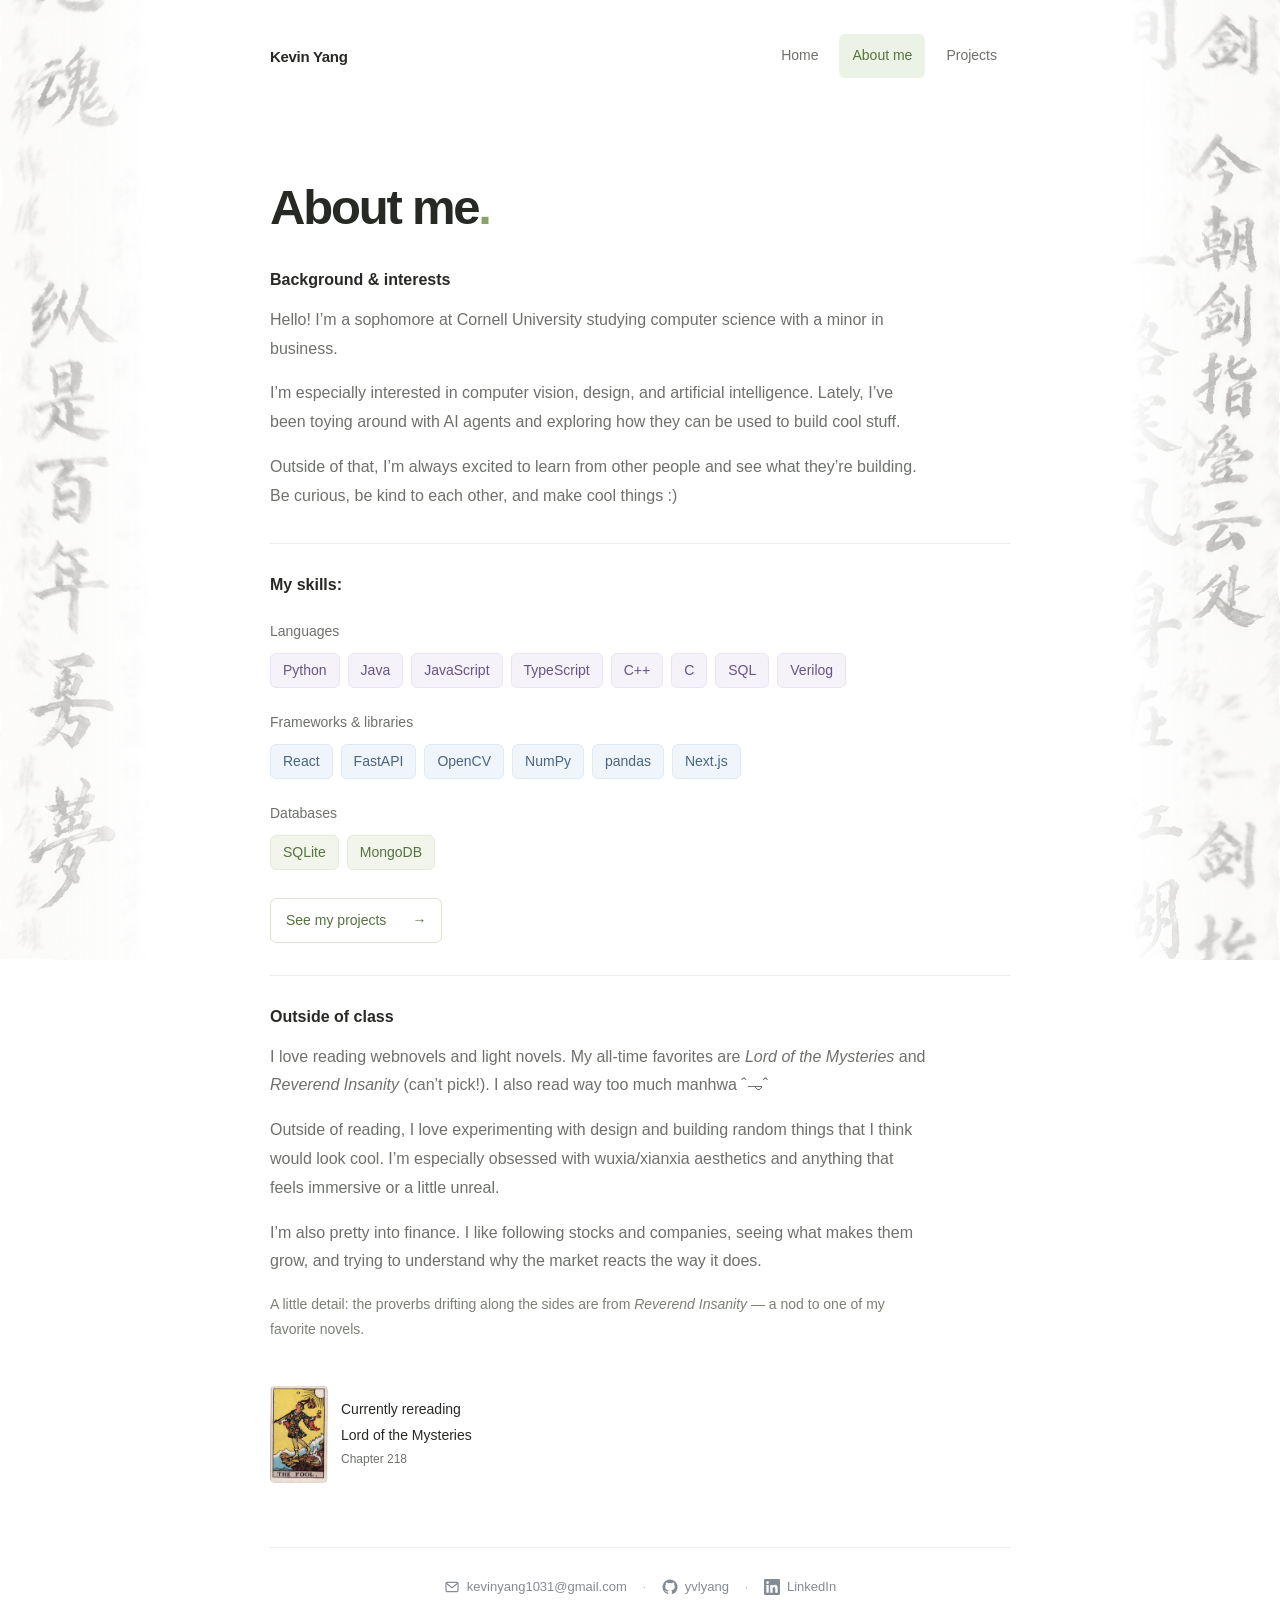
==== about/index.html @ 500c05ad "Narrow calligraphy margins to widen white center" ====
<!doctype html>
<html lang="en">
<head>
  <meta charset="utf-8">
  <meta name="viewport" content="width=device-width, initial-scale=1">
  <meta name="theme-color" content="#ffffff">
  <title>About me — Kevin Yang</title>
  <meta name="description" content="Kevin Yang is a Cornell University sophomore from Boston studying computer science with a business minor, interested in computer vision, artificial intelligence, and AI agents.">
  <meta property="og:title" content="About me — Kevin Yang">
  <meta property="og:description" content="Kevin Yang is a Cornell University sophomore from Boston studying computer science with a business minor, interested in computer vision, artificial intelligence, and AI agents.">
  <meta property="og:image" content="https://yvlyang.com/assets/bhop-og.jpg">
  <meta property="og:url" content="https://yvlyang.com/about/">
  <link rel="icon" href="data:image/svg+xml,%3Csvg xmlns='http://www.w3.org/2000/svg' viewBox='0 0 64 64'%3E%3Crect width='64' height='64' rx='16' fill='%23edf3df'/%3E%3Ctext x='32' y='43' font-family='Arial' font-size='34' text-anchor='middle' fill='%232a3322'%3Ek%3C/text%3E%3C/svg%3E">
  <link rel="stylesheet" href="../styles.css?v=048d2b663dc3">
</head>
<body>
  <svg aria-hidden="true" focusable="false" style="position: absolute; width: 0; height: 0; overflow: hidden;">
    <defs>
      <filter id="calligraphy-warp" x="-10%" y="-10%" width="120%" height="120%" color-interpolation-filters="sRGB">
        <feTurbulence type="fractalNoise" baseFrequency="0.009 0.022" numOctaves="2" seed="8" result="ripple"/>
        <feDisplacementMap in="SourceGraphic" in2="ripple" scale="11" xChannelSelector="R" yChannelSelector="G"/>
      </filter>
    </defs>
  </svg>
  <a class="skip-link" href="#main">Skip to content</a>
  <div class="page" id="top">
    <header class="header">
      <a class="wordmark" href="../index.html" aria-label="Kevin Yang, home">Kevin Yang</a>
      <nav aria-label="Main navigation">
        <a href="../index.html">Home</a>
        <a href="index.html" aria-current="page">About me</a>
        <a href="../projects/index.html">Projects</a>
      </nav>
    </header>

    <main id="main">
      <section class="section about-page" id="about" aria-labelledby="about-title">
        <div class="section-heading">
          <h1 id="about-title">About me<span class="hello-dot">.</span></h1>
        </div>

        <section class="about-block" aria-labelledby="background-title">
          <h2 id="background-title">Background &amp; interests</h2>
          <p>Hello! I’m a sophomore at Cornell University studying computer science with a minor in business.</p>
          <p>I’m especially interested in computer vision, design, and artificial intelligence. Lately, I’ve been toying around with AI agents and exploring how they can be used to build cool stuff.</p>
          <p>Outside of that, I’m always excited to learn from other people and see what they’re building. Be curious, be kind to each other, and make cool things :)</p>
        </section>

        <section class="about-block" aria-labelledby="skills-title">
          <h2 id="skills-title">My skills:</h2>
          <dl class="skills-list">
            <div class="skill-group languages"><dt>Languages</dt><dd><ul class="skill-tags" role="list"><li>Python</li><li>Java</li><li>JavaScript</li><li>TypeScript</li><li>C++</li><li>C</li><li>SQL</li><li>Verilog</li></ul></dd></div>
            <div class="skill-group frameworks"><dt>Frameworks &amp; libraries</dt><dd><ul class="skill-tags" role="list"><li>React</li><li>FastAPI</li><li>OpenCV</li><li>NumPy</li><li>pandas</li><li>Next.js</li></ul></dd></div>
            <div class="skill-group databases"><dt>Databases</dt><dd><ul class="skill-tags" role="list"><li>SQLite</li><li>MongoDB</li></ul></dd></div>
          </dl>
          <a class="projects-cta" href="../projects/index.html">See my projects <span aria-hidden="true">→</span></a>
        </section>

        <section class="about-block" aria-labelledby="outside-title">
          <h2 id="outside-title">Outside of class</h2>
          <p>I love reading webnovels and light novels. My all-time favorites are <em>Lord of the Mysteries</em> and <em>Reverend Insanity</em> (can’t pick!). I also read way too much manhwa ˆ𐃷ˆ</p>
          <p>Outside of reading, I love experimenting with design and building random things that I think would look cool. I’m especially obsessed with wuxia/xianxia aesthetics and anything that feels immersive or a little unreal.</p>
          <p>I’m also pretty into finance. I like following stocks and companies, seeing what makes them grow, and trying to understand why the market reacts the way it does.</p>
          <p class="site-note">A little detail: the proverbs drifting along the sides are from <em>Reverend Insanity</em> — a nod to one of my favorite novels.</p>
        </section>
        <div class="about-interests" aria-label="A little more about me">
          <!-- Add a book and its link when ready. -->
          <div class="interest-row" id="reading">
            <img class="reading-cover" src="../assets/lotm-the-fool.png" alt="The Fool tarot card" width="1144" height="1919" loading="lazy">
            <div class="interest-copy"><h2>Currently rereading</h2><p><span class="reading-title">Lord of the Mysteries</span><span class="reading-progress">Chapter 218</span></p></div>
          </div>
        </div>
      </section>
    </main>

    <footer class="footer footer-contacts" aria-label="Contact links">
      <a class="contact-link" href="mailto:kevinyang1031@gmail.com"><svg aria-hidden="true" viewBox="0 0 24 24" fill="none" stroke="currentColor" stroke-width="1.8" stroke-linecap="round" stroke-linejoin="round"><rect x="3" y="5" width="18" height="14" rx="2"/><path d="m3.5 6.5 8.5 6.5 8.5-6.5"/></svg>kevinyang1031@gmail.com</a>
      <span class="contact-divider" aria-hidden="true">·</span>
      <a class="contact-link" aria-label="GitHub: yvlyang" href="https://github.com/yvlyang"><svg aria-hidden="true" viewBox="0 0 24 24" fill="currentColor"><path d="M12 .75a11.25 11.25 0 0 0-3.56 21.92c.56.1.77-.24.77-.54v-2.1c-3.13.68-3.79-1.33-3.79-1.33-.51-1.3-1.25-1.64-1.25-1.64-1.02-.7.08-.69.08-.69 1.13.08 1.73 1.16 1.73 1.16 1 1.72 2.63 1.22 3.27.93.1-.73.39-1.22.71-1.5-2.5-.28-5.13-1.25-5.13-5.57 0-1.23.44-2.23 1.16-3.02-.12-.29-.5-1.43.11-2.98 0 0 .95-.3 3.1 1.15a10.8 10.8 0 0 1 5.64 0c2.15-1.46 3.1-1.15 3.1-1.15.61 1.55.23 2.69.11 2.98.72.79 1.16 1.79 1.16 3.02 0 4.33-2.64 5.28-5.15 5.56.4.35.76 1.03.76 2.08v3.1c0 .3.2.65.77.54A11.25 11.25 0 0 0 12 .75Z"/></svg>yvlyang</a>
      <span class="contact-divider" aria-hidden="true">·</span>
      <a class="contact-link" aria-label="Kevin Yang on LinkedIn" href="https://www.linkedin.com/in/yvlyang"><svg aria-hidden="true" viewBox="0 0 24 24" fill="currentColor"><path d="M20.45 20.45h-3.55v-5.57c0-1.33-.03-3.04-1.85-3.04-1.86 0-2.14 1.45-2.14 2.94v5.67H9.36V9h3.41v1.56h.05c.48-.9 1.64-1.85 3.37-1.85 3.6 0 4.27 2.37 4.27 5.46v6.28ZM5.34 7.43a2.06 2.06 0 1 1 0-4.12 2.06 2.06 0 0 1 0 4.12ZM7.12 20.45H3.56V9h3.56v11.45ZM22.22 0H1.77C.79 0 0 .77 0 1.73v20.54C0 23.23.79 24 1.77 24h20.45c.98 0 1.78-.77 1.78-1.73V1.73C24 .77 23.2 0 22.22 0Z"/></svg>LinkedIn</a>
    </footer>
  </div>
</body>
</html>
---- styles.css ----
:root {
  color-scheme: light;
  --background: #fff;
  --text: #272925;
  --muted: #6e716b;
  --line: #ededeb;
  --green: #55733e;
}
* { box-sizing: border-box; }
html { scroll-behavior: smooth; scroll-padding-top: 32px; }
body {
  margin: 0;
  background: var(--background);
  color: var(--text);
  font: 14px/1.65 -apple-system, BlinkMacSystemFont, "Segoe UI", Helvetica, Arial, sans-serif;
  -webkit-font-smoothing: antialiased;
}
::selection { background: #e8efd9; color: #272925; }
a { color: inherit; text-decoration: none; }
a:focus-visible, summary:focus-visible { outline: 2px solid var(--green); outline-offset: 6px; border-radius: 3px; }
a, summary { -webkit-tap-highlight-color: #e8efd9; }
svg { display: block; width: 22px; height: 22px; }
p, h1, h2, h3 { margin: 0; }
.page { width: min(740px, calc(100% - 64px)); min-height: 100vh; min-height: 100svh; margin-inline: auto; display: flex; flex-direction: column; }
main { flex: 1; }
.skip-link { position: fixed; top: 12px; left: 12px; padding: 8px 16px; background: #edf3df; z-index: 10; transform: translateY(-160%); }
.skip-link:focus { transform: translateY(0); }
.header { min-height: 112px; display: flex; flex-wrap: wrap; align-items: center; justify-content: space-between; gap: 12px; padding-block: 20px; }
.wordmark { font-size: 15px; font-weight: 600; letter-spacing: -.3px; line-height: 1; padding-block: 10px; }
.wordmark span { color: #7c975c; }
nav { display: flex; flex-wrap: wrap; gap: 8px; }
nav a { font-size: 14px; color: var(--muted); padding: 10px 13px; border-radius: 6px; transition: color 160ms, background 160ms; }
nav a[aria-current="page"] { background: #edf2e7; color: var(--green); }
nav a:hover { color: var(--text); background: #f5f6f3; }
.intro { padding: 68px 0 64px; }
.eyebrow { color: var(--green); font-size: 14px; font-weight: 500; }
h1 { margin: 21px 0 18px; font-size: clamp(38px, 6vw, 49px); line-height: 1.13; letter-spacing: -2.2px; font-weight: 550; }
.hello-dot { color: #8aa265; }
.intro-copy { font-size: 20px; line-height: 1.55; color: #585d54; letter-spacing: -.35px; }
.intro-note { max-width: 470px; margin-top: 19px; color: var(--muted); font-size: 16px; }
.text-link { display: inline-flex; align-items: center; gap: 9px; font-size: 12px; transition: color 160ms; }
.text-link:hover { color: var(--green); }
.intro-link { margin-top: 27px; color: var(--green); padding-bottom: 2px; border-bottom: 1px solid #dce5d2; }
.section { padding: 68px 0 64px; }
.section-heading h1 { margin: 0; }
.section-heading { display: flex; align-items: baseline; justify-content: space-between; gap: 16px; margin-bottom: 24px; }
h2 { font-size: 28px; font-weight: 550; letter-spacing: -.8px; }
.section-caption { font-size: 12px; color: var(--muted); }
.project { display: flex; align-items: center; gap: 22px; padding: 9px; margin: -9px; border-radius: 8px; transition: background 180ms; }
.project:hover { background: #f8f9f6; }
.project-art { flex: 0 0 114px; height: 91px; border-radius: 5px; overflow: hidden; background: #eeeae3; }
.project-art img { width: 100%; height: 100%; object-fit: cover; display: block; }
.project-copy { flex: 1; min-width: 0; }
.project-title { display: flex; align-items: center; gap: 11px; margin-bottom: 5px; }
.project-title h2 { font-size: 16px; line-height: 1.5; font-weight: 550; letter-spacing: 0; }
.tag { background: #f0edf7; color: #746287; border-radius: 4px; font-size: 12px; padding: 1px 6px; }
.project-copy p { max-width: 420px; font-size: 16px; line-height: 1.6; color: var(--muted); }
.project-meta { display: flex; flex-wrap: wrap; gap: 8px; margin-top: 8px; color: var(--muted); font-size: 12px; }
.project-arrow { align-self: flex-start; margin: 4px 2px 0 0; color: var(--muted); font-size: 20px; transition: transform 180ms; }
.project:hover .project-arrow { transform: translate(2px, -2px); }
.project-footnote { margin-top: 22px; display: flex; align-items: baseline; justify-content: space-between; gap: 12px; color: var(--muted); }
.project-footnote p, .project-footnote a { font-size: 12px; }
.about-block { margin-top: 32px; }
.about-block + .about-block { padding-top: 28px; border-top: 1px solid var(--line); }
.about-block h2 { margin-bottom: 12px; font-size: 16px; font-weight: 550; letter-spacing: 0; }
.about-block p { max-width: 660px; font-size: 16px; line-height: 1.8; color: var(--muted); }
.about-block p + p { margin-top: 16px; }
.skills-list { display: grid; gap: 23px; margin: 22px 0 0; }
.skill-group { --skill-bg: #f5f2fa; --skill-color: #665581; --skill-border: #ebe5f3; display: grid; gap: 10px; }
.skill-group.frameworks { --skill-bg: #f0f5fb; --skill-color: #486582; --skill-border: #e0eaf5; }
.skill-group.databases { --skill-bg: #f1f5eb; --skill-color: #55733e; --skill-border: #e3ebd9; }
.skills-list dt { font-size: 14px; font-weight: 500; color: var(--muted); }
.skills-list dd { margin: 0; min-width: 0; }
.skill-tags { display: flex; flex-wrap: wrap; gap: 8px; padding: 0; margin: 0; list-style: none; }
.skill-tags li { padding: 6px 12px; border: 1px solid var(--skill-border); border-radius: 6px; background: var(--skill-bg); color: var(--skill-color); font-size: 14px; line-height: 1.5; }
.projects-cta { display: inline-flex; align-items: center; gap: 26px; min-height: 44px; margin-top: 28px; padding: 10px 15px; border: 1px solid #dce5d2; border-radius: 6px; color: var(--green); font-size: 14px; font-weight: 500; transition: background 160ms, border-color 160ms; }
.projects-cta span { transition: transform 160ms; }
.projects-cta:hover { background: #edf2e7; border-color: #bdcea9; }
.projects-cta:hover span { transform: translateX(3px); }
.about-interests { display: grid; grid-template-columns: 1fr 1fr; gap: 24px; margin-top: 43px; }
.interest-row { display: flex; align-items: center; gap: 13px; min-width: 0; }
.interest-copy h2 { font-size: 14px; font-weight: 500; letter-spacing: 0; }
.interest-copy { flex: 1; }
.interest-copy p { font-size: 12px; color: var(--muted); margin-top: 3px; }
.contact { padding-bottom: 53px; }
.contact .section-heading { margin-bottom: 17px; }
.contact > p { color: var(--muted); font-size: 16px; }
.contact-links { display: flex; flex-direction: column; align-items: flex-start; gap: 6px; margin-top: 18px; }
.contact-link { display: inline-flex; gap: 8px; align-items: center; font-size: 14px; padding: 5px 0; }
.contact-link svg { width: 15px; height: 15px; }
.contact-link span { margin-left: 7px; color: var(--muted); }
.contact-link:hover { color: var(--green); }
.footer { border-top: 1px solid var(--line); padding: 25px 0 18px; display: flex; justify-content: space-between; gap: 16px; color: var(--muted); font-size: 11px; }
.footer a { padding-block: 4px; margin-top: -4px; }
.footer a:hover { color: var(--green); }
.footer a span { margin-left: 10px; }
.credits { padding-bottom: 32px; font-size: 12px; color: var(--muted); }
.credits summary { width: fit-content; cursor: pointer; }
.credits p { margin-top: 10px; max-width: 550px; }
.credits a { text-decoration: underline; text-underline-offset: 3px; }
@media (max-width: 600px) {
  .page { width: calc(100% - 40px); }
  .header { min-height: 86px; }
  nav { gap: 3px; }
  nav a { font-size: 13px; padding: 10px 7px; }
  .intro { padding: 48px 0; }
  .section { padding: 48px 0; }
  .section-heading { align-items: flex-start; flex-direction: column; gap: 10px; }
  h2 { font-size: 25px; }
  .intro-copy { font-size: 18px; }
  .intro-note { max-width: 290px; }
  .section-caption { font-size: 12px; }
  .project { gap: 15px; }
  .project-art { flex-basis: 78px; height: 86px; }
  .project-title { gap: 7px; flex-wrap: wrap; }
  .project-copy p { font-size: 14px; }
  .project-arrow { font-size: 17px; }
  .about-interests { grid-template-columns: 1fr; gap: 19px; margin-top: 34px; }
  .footer { font-size: 12px; }
}
@media (max-width: 360px) {
  nav { gap: 1px; }
  nav a { padding-inline: 7px; }
  .section-caption { max-width: 140px; text-align: left; }
  .project-art { flex-basis: 62px; height: 78px; }
  .project { gap: 11px; }
  .project-arrow { display: none; }
}
@media (prefers-reduced-motion: reduce) {
  html { scroll-behavior: auto; }
  *, *::before, *::after { transition: none !important; }
}

/* Personal updates */
.reading-cover { width: 58px; height: auto; flex: 0 0 58px; border-radius: 5px; display: block; }
.reading-title, .reading-progress { display: block; }
.reading-title { color: var(--text); font-size: 14px; }
.reading-progress { margin-top: 3px; }
[hidden] { display: none !important; }

.tutorial-note { margin-top: 12px; color: var(--muted); font-size: 12px; }
.tutorial-cover { display: block; width: 100%; height: auto; margin-top: 32px; border-radius: 8px; }
.controls { margin: 0; }
.controls div { display: grid; grid-template-columns: 160px 1fr; padding: 10px 0; border-bottom: 1px solid var(--line); gap: 16px; }
.controls dt { font-weight: 500; }
.controls dd { margin: 0; color: var(--muted); }
@media (max-width: 420px) { .controls div { grid-template-columns: 120px 1fr; } }

.projects .project { margin: 0; padding: 26px 10px; gap: 22px; border-bottom: 1px solid var(--line); border-radius: 0; }
.projects .project-copy p { max-width: 630px; }
.projects .project:first-of-type { border-top: 1px solid var(--line); }

.tag-playable { color: var(--green); background: #edf2e7; }
.project-play { display: inline-flex; align-items: center; gap: 8px; margin-top: 12px; color: var(--green); font-size: 14px; font-weight: 600; }

/* Airy calligraphy margins; the reading column stays clear. */
body::before, body::after {
  content: "";
  position: fixed;
  top: -60px;
  bottom: -60px;
  width: max(0px, calc((100vw - 980px) / 2));
  pointer-events: none;
  z-index: 0;
  background: url("assets/calligraphy-sides.png") left center / auto 115% no-repeat;
  opacity: .58;
  filter: url("#calligraphy-warp");
  mask-image: linear-gradient(to right, #000 0%, #000 35%, transparent 100%);
  -webkit-mask-image: linear-gradient(to right, #000 0%, #000 35%, transparent 100%);
  animation: calligraphy-drift 21s ease-in-out infinite alternate;
}
body::before { left: 0; }
body::after {
  right: 0;
  background-position: right center;
  mask-image: linear-gradient(to left, #000 0%, #000 35%, transparent 100%);
  -webkit-mask-image: linear-gradient(to left, #000 0%, #000 35%, transparent 100%);
  animation-duration: 25s;
  animation-delay: -12s;
  animation-direction: alternate-reverse;
}
.page { position: relative; z-index: 1; }
@keyframes calligraphy-drift {
  from { transform: translateY(-28px) skewY(-1deg) scaleX(1.02); }
  to { transform: translateY(28px) skewY(1deg) scaleX(1.04); }
}
@media (max-width: 900px) { body::before, body::after { display: none; } }
@media (prefers-reduced-motion: reduce) { body::before, body::after { animation: none; } }

.footer-contacts { justify-content: center; align-items: center; flex-wrap: wrap; gap: 10px 16px; padding: 25px 0 28px; color: #858b92; }
.footer-contacts .contact-link { display: inline-flex; align-items: center; gap: 7px; margin: 0; padding: 4px 0; font-size: 13px; line-height: 1.5; }
.footer-contacts .contact-link svg { width: 16px; height: 16px; flex-shrink: 0; }
.contact-divider { color: #a8acb0; }
@media (max-width: 480px) {
  .footer-contacts { gap: 8px 14px; }
  .footer-contacts .contact-link:first-child { flex-basis: 100%; justify-content: center; }
  .footer-contacts .contact-divider:nth-child(2) { display: none; }
}

.home-projects { padding: 0 0 48px; }
.home-projects .section-heading { align-items: center; }
.home-projects .section-heading h2 { font-size: 23px; }
.home-projects .project-title h3 { font-size: 16px; line-height: 1.5; font-weight: 550; letter-spacing: 0; }
.home-projects .project { padding-block: 20px; }
.about-block .site-note { font-size: 14px; color: #7b8075; }
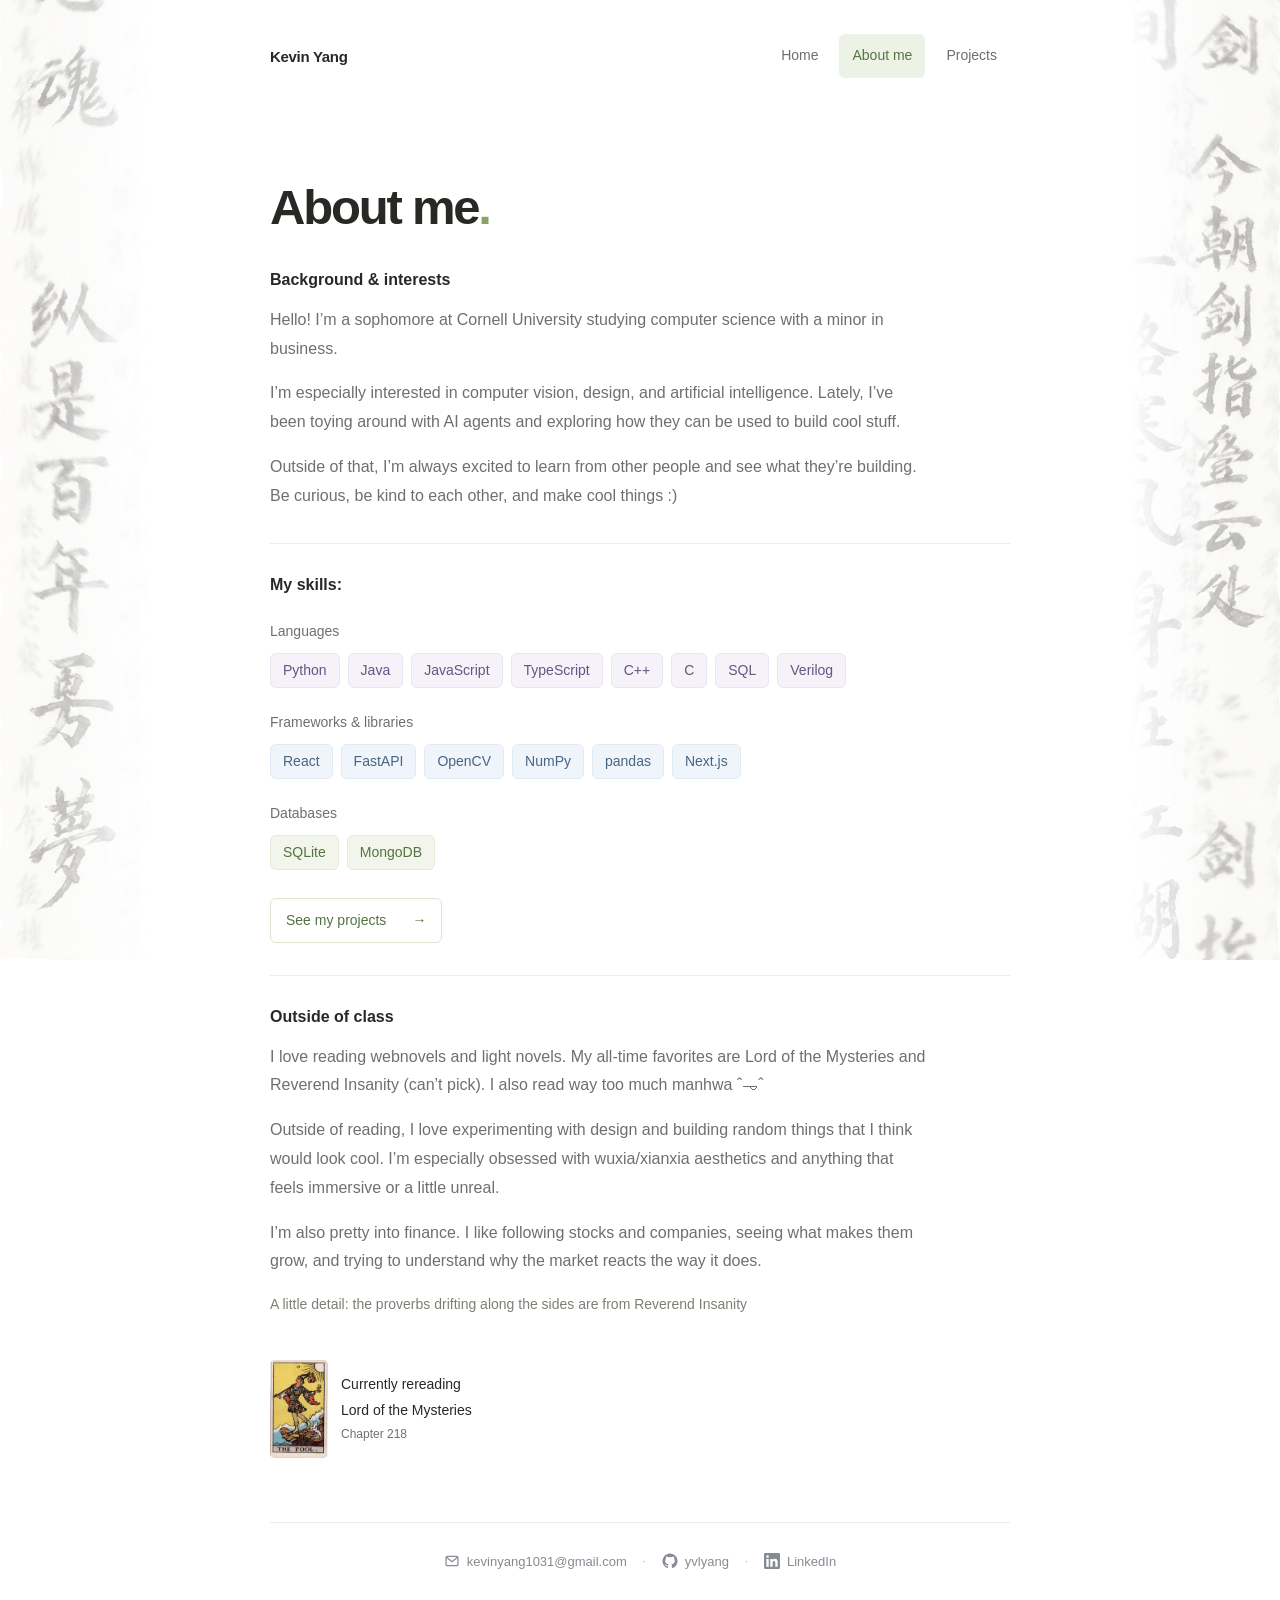
==== commit a3d44358: "Simplify book formatting and calligraphy note" ====
--- a/about/index.html
+++ b/about/index.html
@@ -58,10 +58,10 @@
 
         <section class="about-block" aria-labelledby="outside-title">
           <h2 id="outside-title">Outside of class</h2>
-          <p>I love reading webnovels and light novels. My all-time favorites are <em>Lord of the Mysteries</em> and <em>Reverend Insanity</em> (can’t pick!). I also read way too much manhwa ˆ𐃷ˆ</p>
+          <p>I love reading webnovels and light novels. My all-time favorites are Lord of the Mysteries and Reverend Insanity (can’t pick). I also read way too much manhwa ˆ𐃷ˆ</p>
           <p>Outside of reading, I love experimenting with design and building random things that I think would look cool. I’m especially obsessed with wuxia/xianxia aesthetics and anything that feels immersive or a little unreal.</p>
           <p>I’m also pretty into finance. I like following stocks and companies, seeing what makes them grow, and trying to understand why the market reacts the way it does.</p>
-          <p class="site-note">A little detail: the proverbs drifting along the sides are from <em>Reverend Insanity</em> — a nod to one of my favorite novels.</p>
+          <p class="site-note">A little detail: the proverbs drifting along the sides are from Reverend Insanity</p>
         </section>
         <div class="about-interests" aria-label="A little more about me">
           <!-- Add a book and its link when ready. -->
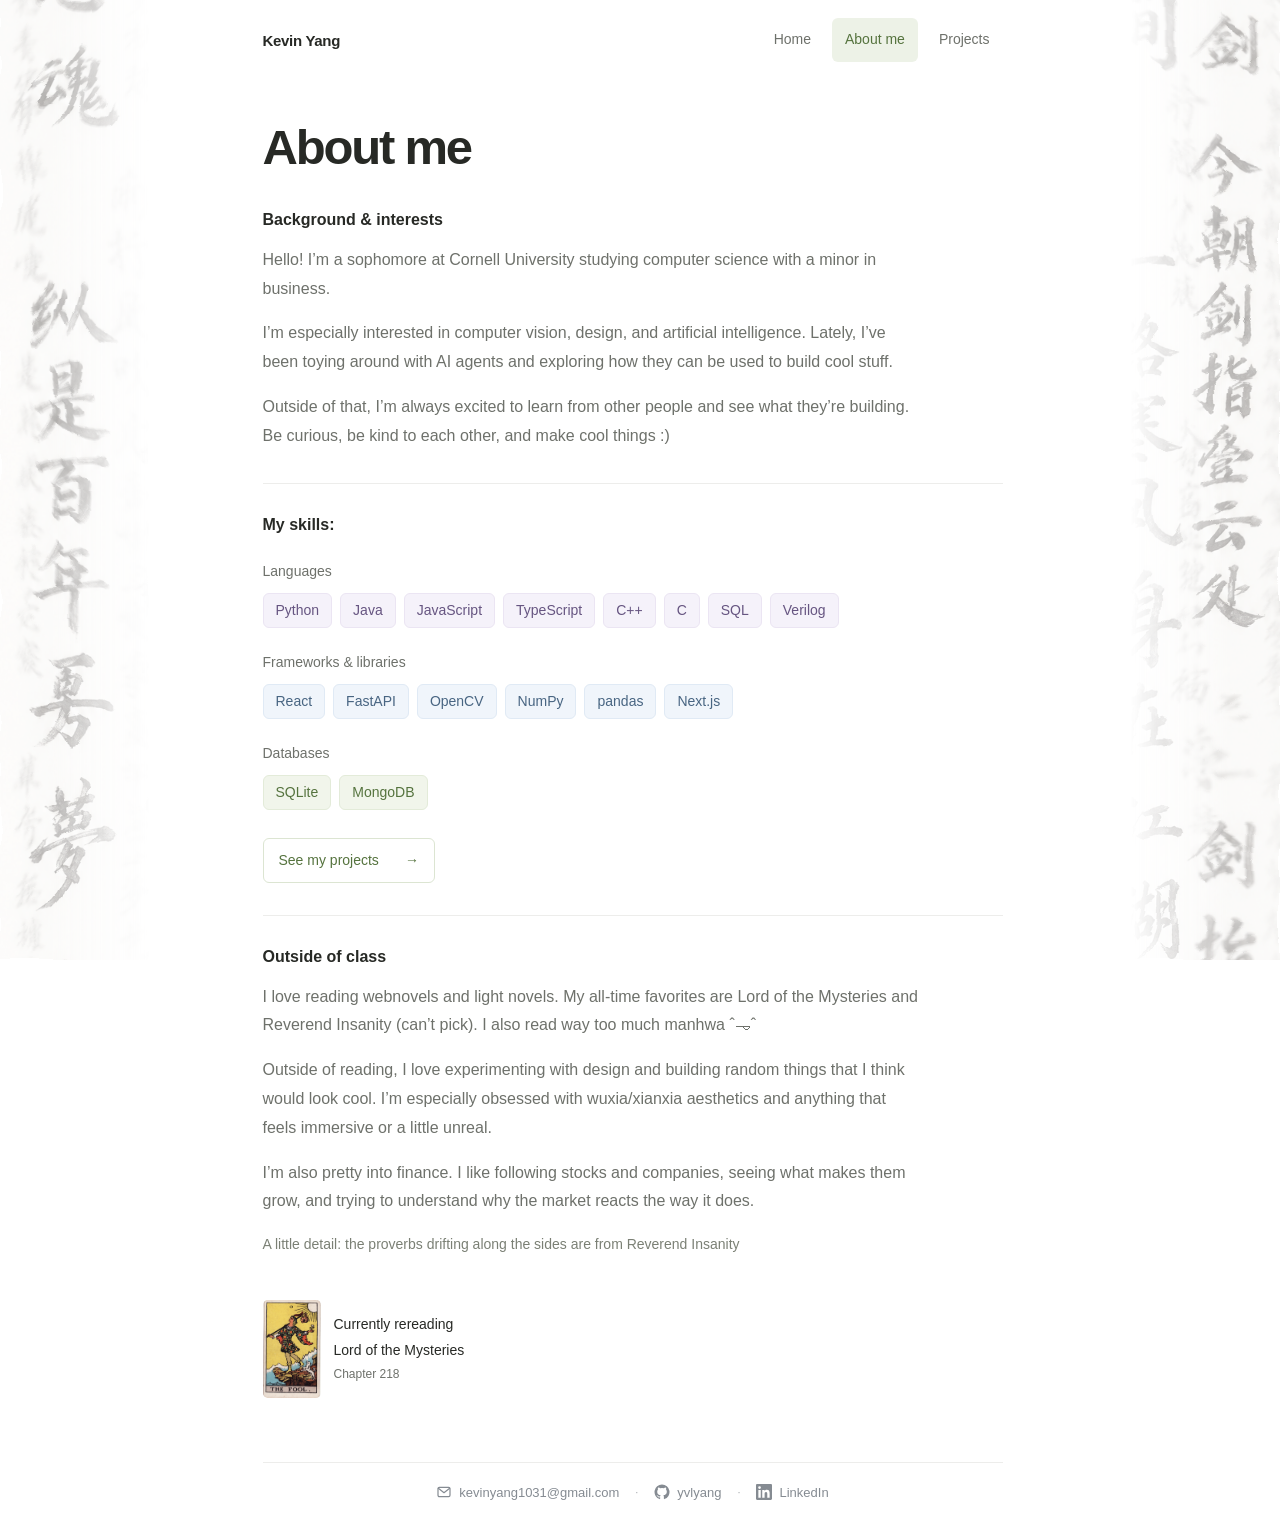
==== commit 21d4c65d: "Align page titles, compact home, shorten tab titles Remove title periods, reserve scrollbar space so" ====
--- a/about/index.html
+++ b/about/index.html
@@ -4,14 +4,14 @@
   <meta charset="utf-8">
   <meta name="viewport" content="width=device-width, initial-scale=1">
   <meta name="theme-color" content="#ffffff">
-  <title>About me — Kevin Yang</title>
+  <title>About me</title>
   <meta name="description" content="Kevin Yang is a Cornell University sophomore from Boston studying computer science with a business minor, interested in computer vision, artificial intelligence, and AI agents.">
-  <meta property="og:title" content="About me — Kevin Yang">
+  <meta property="og:title" content="About me">
   <meta property="og:description" content="Kevin Yang is a Cornell University sophomore from Boston studying computer science with a business minor, interested in computer vision, artificial intelligence, and AI agents.">
   <meta property="og:image" content="https://yvlyang.com/assets/bhop-og.jpg">
   <meta property="og:url" content="https://yvlyang.com/about/">
   <link rel="icon" href="data:image/svg+xml,%3Csvg xmlns='http://www.w3.org/2000/svg' viewBox='0 0 64 64'%3E%3Crect width='64' height='64' rx='16' fill='%23edf3df'/%3E%3Ctext x='32' y='43' font-family='Arial' font-size='34' text-anchor='middle' fill='%232a3322'%3Ek%3C/text%3E%3C/svg%3E">
-  <link rel="stylesheet" href="../styles.css?v=048d2b663dc3">
+  <link rel="stylesheet" href="../styles.css?v=8db968c532fc">
 </head>
 <body>
   <svg aria-hidden="true" focusable="false" style="position: absolute; width: 0; height: 0; overflow: hidden;">
@@ -36,7 +36,7 @@
     <main id="main">
       <section class="section about-page" id="about" aria-labelledby="about-title">
         <div class="section-heading">
-          <h1 id="about-title">About me<span class="hello-dot">.</span></h1>
+          <h1 id="about-title">About me</h1>
         </div>
 
         <section class="about-block" aria-labelledby="background-title">
--- a/styles.css
+++ b/styles.css
@@ -7,7 +7,7 @@
   --green: #55733e;
 }
 * { box-sizing: border-box; }
-html { scroll-behavior: smooth; scroll-padding-top: 32px; }
+html { scroll-behavior: smooth; scroll-padding-top: 32px; scrollbar-gutter: stable; }
 body {
   margin: 0;
   background: var(--background);
@@ -35,7 +35,6 @@
 .intro { padding: 68px 0 64px; }
 .eyebrow { color: var(--green); font-size: 14px; font-weight: 500; }
 h1 { margin: 21px 0 18px; font-size: clamp(38px, 6vw, 49px); line-height: 1.13; letter-spacing: -2.2px; font-weight: 550; }
-.hello-dot { color: #8aa265; }
 .intro-copy { font-size: 20px; line-height: 1.55; color: #585d54; letter-spacing: -.35px; }
 .intro-note { max-width: 470px; margin-top: 19px; color: var(--muted); font-size: 16px; }
 .text-link { display: inline-flex; align-items: center; gap: 9px; font-size: 12px; transition: color 160ms; }
@@ -203,3 +202,26 @@
 .home-projects .project-title h3 { font-size: 16px; line-height: 1.5; font-weight: 550; letter-spacing: 0; }
 .home-projects .project { padding-block: 20px; }
 .about-block .site-note { font-size: 14px; color: #7b8075; }
+/* Shared page rhythm: every page title starts at the same height. */
+.header { min-height: 80px; padding-block: 0; }
+.intro, .section { padding-top: 40px; }
+.intro { padding-bottom: 36px; }
+.intro h1 { margin: 0 0 12px; }
+.intro-link { margin-top: 16px; }
+/* Home is compact so the contact links show without scrolling. */
+.home-projects { padding-bottom: 16px; }
+.home-projects .section-heading { margin-bottom: 8px; }
+.home-projects .section-heading h2 { line-height: 1.3; }
+.home-projects .project { padding-block: 13px; }
+.home-projects .project-title { margin-bottom: 2px; }
+.home-projects .project-copy p { line-height: 1.5; }
+.home-projects .project-meta { margin-top: 4px; }
+.home-projects .project-play { margin-top: 6px; }
+.footer-contacts { padding: 16px 0 18px; }
+@media (max-width: 600px) {
+  .header { min-height: 72px; }
+  .intro, .section { padding-top: 32px; }
+  .intro { padding-bottom: 28px; }
+  .home-projects .section-heading { align-items: flex-start; }
+  .home-projects .project { padding-block: 12px; }
+}
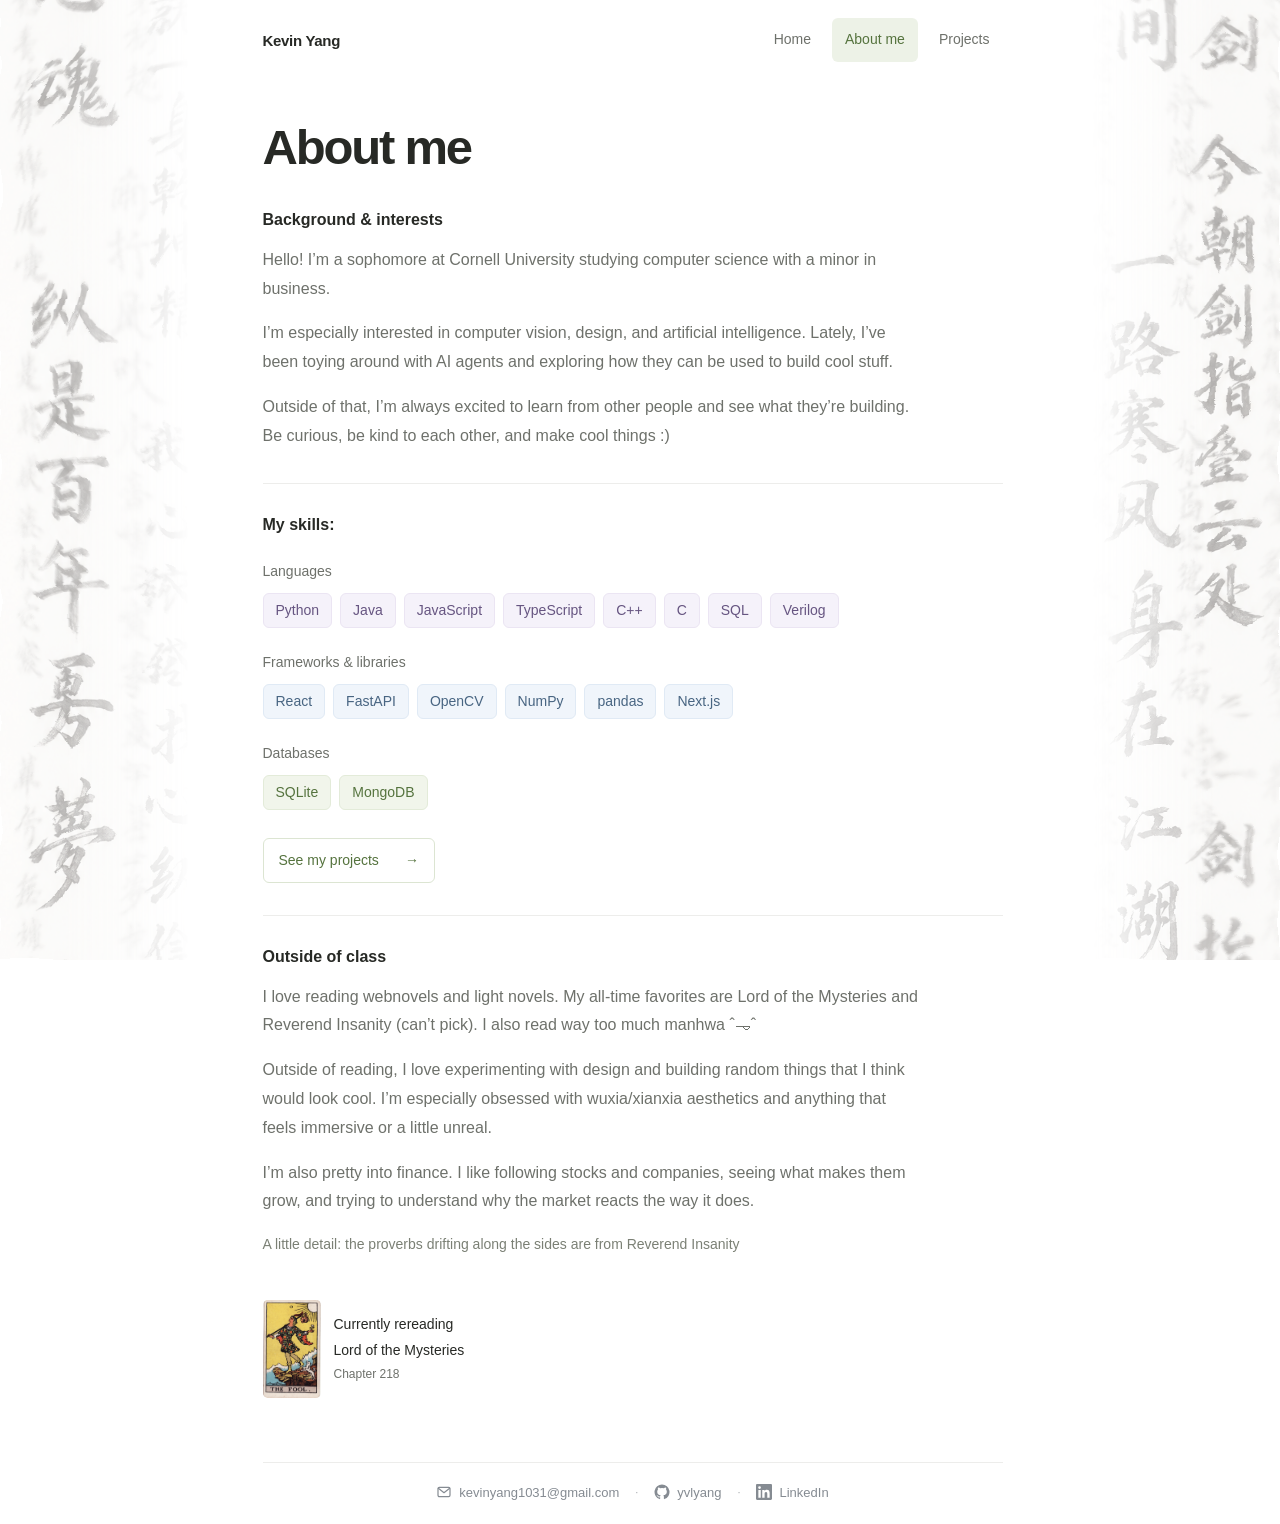
==== commit f2c0c447: "Slightly widen and speed up calligraphy margins" ====
--- a/about/index.html
+++ b/about/index.html
@@ -11,7 +11,7 @@
   <meta property="og:image" content="https://yvlyang.com/assets/bhop-og.jpg">
   <meta property="og:url" content="https://yvlyang.com/about/">
   <link rel="icon" href="data:image/svg+xml,%3Csvg xmlns='http://www.w3.org/2000/svg' viewBox='0 0 64 64'%3E%3Crect width='64' height='64' rx='16' fill='%23edf3df'/%3E%3Ctext x='32' y='43' font-family='Arial' font-size='34' text-anchor='middle' fill='%232a3322'%3Ek%3C/text%3E%3C/svg%3E">
-  <link rel="stylesheet" href="../styles.css?v=8db968c532fc">
+  <link rel="stylesheet" href="../styles.css?v=1b99f28cad50">
 </head>
 <body>
   <svg aria-hidden="true" focusable="false" style="position: absolute; width: 0; height: 0; overflow: hidden;">
--- a/styles.css
+++ b/styles.css
@@ -158,7 +158,7 @@
   position: fixed;
   top: -60px;
   bottom: -60px;
-  width: max(0px, calc((100vw - 980px) / 2));
+  width: max(0px, calc((100vw - 900px) / 2));
   pointer-events: none;
   z-index: 0;
   background: url("assets/calligraphy-sides.png") left center / auto 115% no-repeat;
@@ -166,7 +166,7 @@
   filter: url("#calligraphy-warp");
   mask-image: linear-gradient(to right, #000 0%, #000 35%, transparent 100%);
   -webkit-mask-image: linear-gradient(to right, #000 0%, #000 35%, transparent 100%);
-  animation: calligraphy-drift 21s ease-in-out infinite alternate;
+  animation: calligraphy-drift 18s ease-in-out infinite alternate;
 }
 body::before { left: 0; }
 body::after {
@@ -174,7 +174,7 @@
   background-position: right center;
   mask-image: linear-gradient(to left, #000 0%, #000 35%, transparent 100%);
   -webkit-mask-image: linear-gradient(to left, #000 0%, #000 35%, transparent 100%);
-  animation-duration: 25s;
+  animation-duration: 21s;
   animation-delay: -12s;
   animation-direction: alternate-reverse;
 }
@@ -205,7 +205,8 @@
 /* Shared page rhythm: every page title starts at the same height. */
 .header { min-height: 80px; padding-block: 0; }
 .intro, .section { padding-top: 40px; }
-.intro { padding-bottom: 36px; }
+/* Grow the gap above home projects into spare height without pushing the footer off screen. */
+.intro { padding-bottom: clamp(36px, calc(100vh - 708px), 64px); padding-bottom: clamp(36px, calc(100svh - 708px), 64px); }
 .intro h1 { margin: 0 0 12px; }
 .intro-link { margin-top: 16px; }
 /* Home is compact so the contact links show without scrolling. */
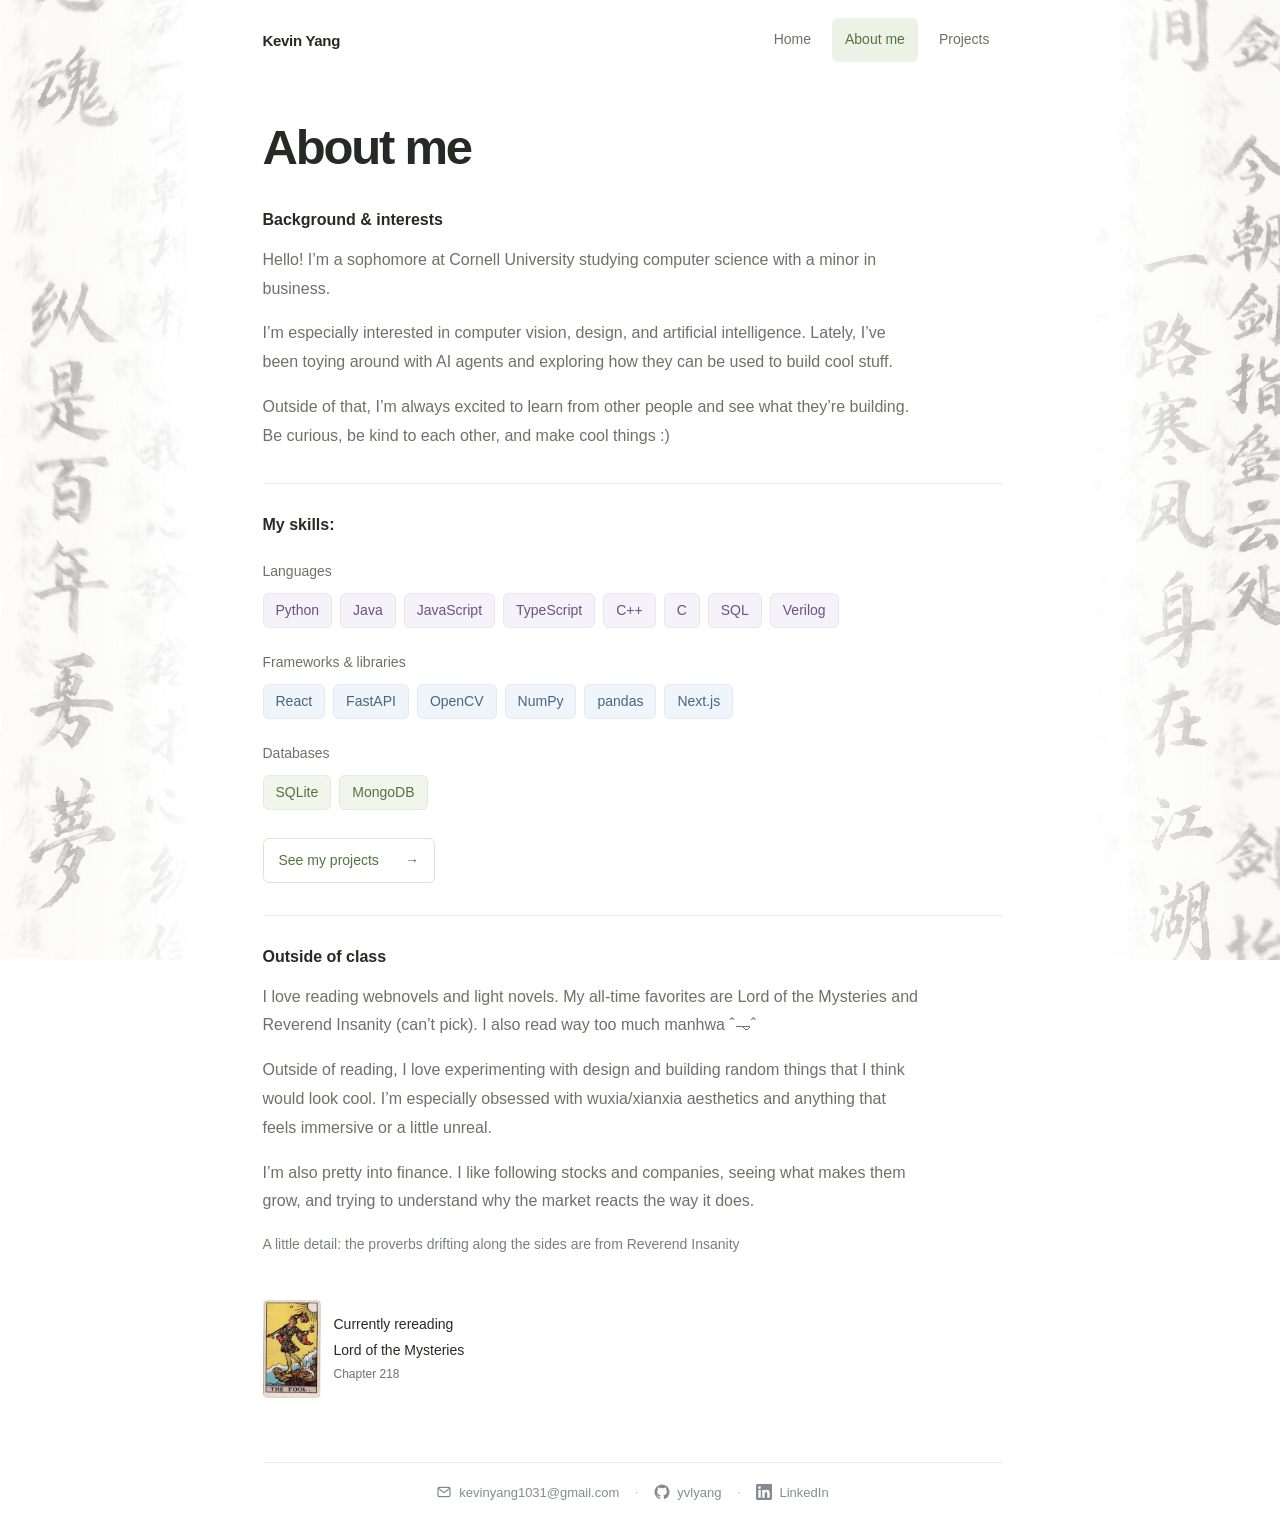
==== commit f6b06050: "Extend right calligraphy past viewport to hide white edge" ====
--- a/about/index.html
+++ b/about/index.html
@@ -11,7 +11,7 @@
   <meta property="og:image" content="https://yvlyang.com/assets/bhop-og.jpg">
   <meta property="og:url" content="https://yvlyang.com/about/">
   <link rel="icon" href="data:image/svg+xml,%3Csvg xmlns='http://www.w3.org/2000/svg' viewBox='0 0 64 64'%3E%3Crect width='64' height='64' rx='16' fill='%23edf3df'/%3E%3Ctext x='32' y='43' font-family='Arial' font-size='34' text-anchor='middle' fill='%232a3322'%3Ek%3C/text%3E%3C/svg%3E">
-  <link rel="stylesheet" href="../styles.css?v=1b99f28cad50">
+  <link rel="stylesheet" href="../styles.css?v=4928ba0b6944">
 </head>
 <body>
   <svg aria-hidden="true" focusable="false" style="position: absolute; width: 0; height: 0; overflow: hidden;">
--- a/styles.css
+++ b/styles.css
@@ -10,6 +10,7 @@
 html { scroll-behavior: smooth; scroll-padding-top: 32px; scrollbar-gutter: stable; }
 body {
   margin: 0;
+  overflow-x: clip;
   background: var(--background);
   color: var(--text);
   font: 14px/1.65 -apple-system, BlinkMacSystemFont, "Segoe UI", Helvetica, Arial, sans-serif;
@@ -170,7 +171,9 @@
 }
 body::before { left: 0; }
 body::after {
-  right: 0;
+  /* Extend beyond the viewport to hide the texture edge while it warps. */
+  right: -32px;
+  width: max(0px, calc((100vw - 900px) / 2 + 32px));
   background-position: right center;
   mask-image: linear-gradient(to left, #000 0%, #000 35%, transparent 100%);
   -webkit-mask-image: linear-gradient(to left, #000 0%, #000 35%, transparent 100%);
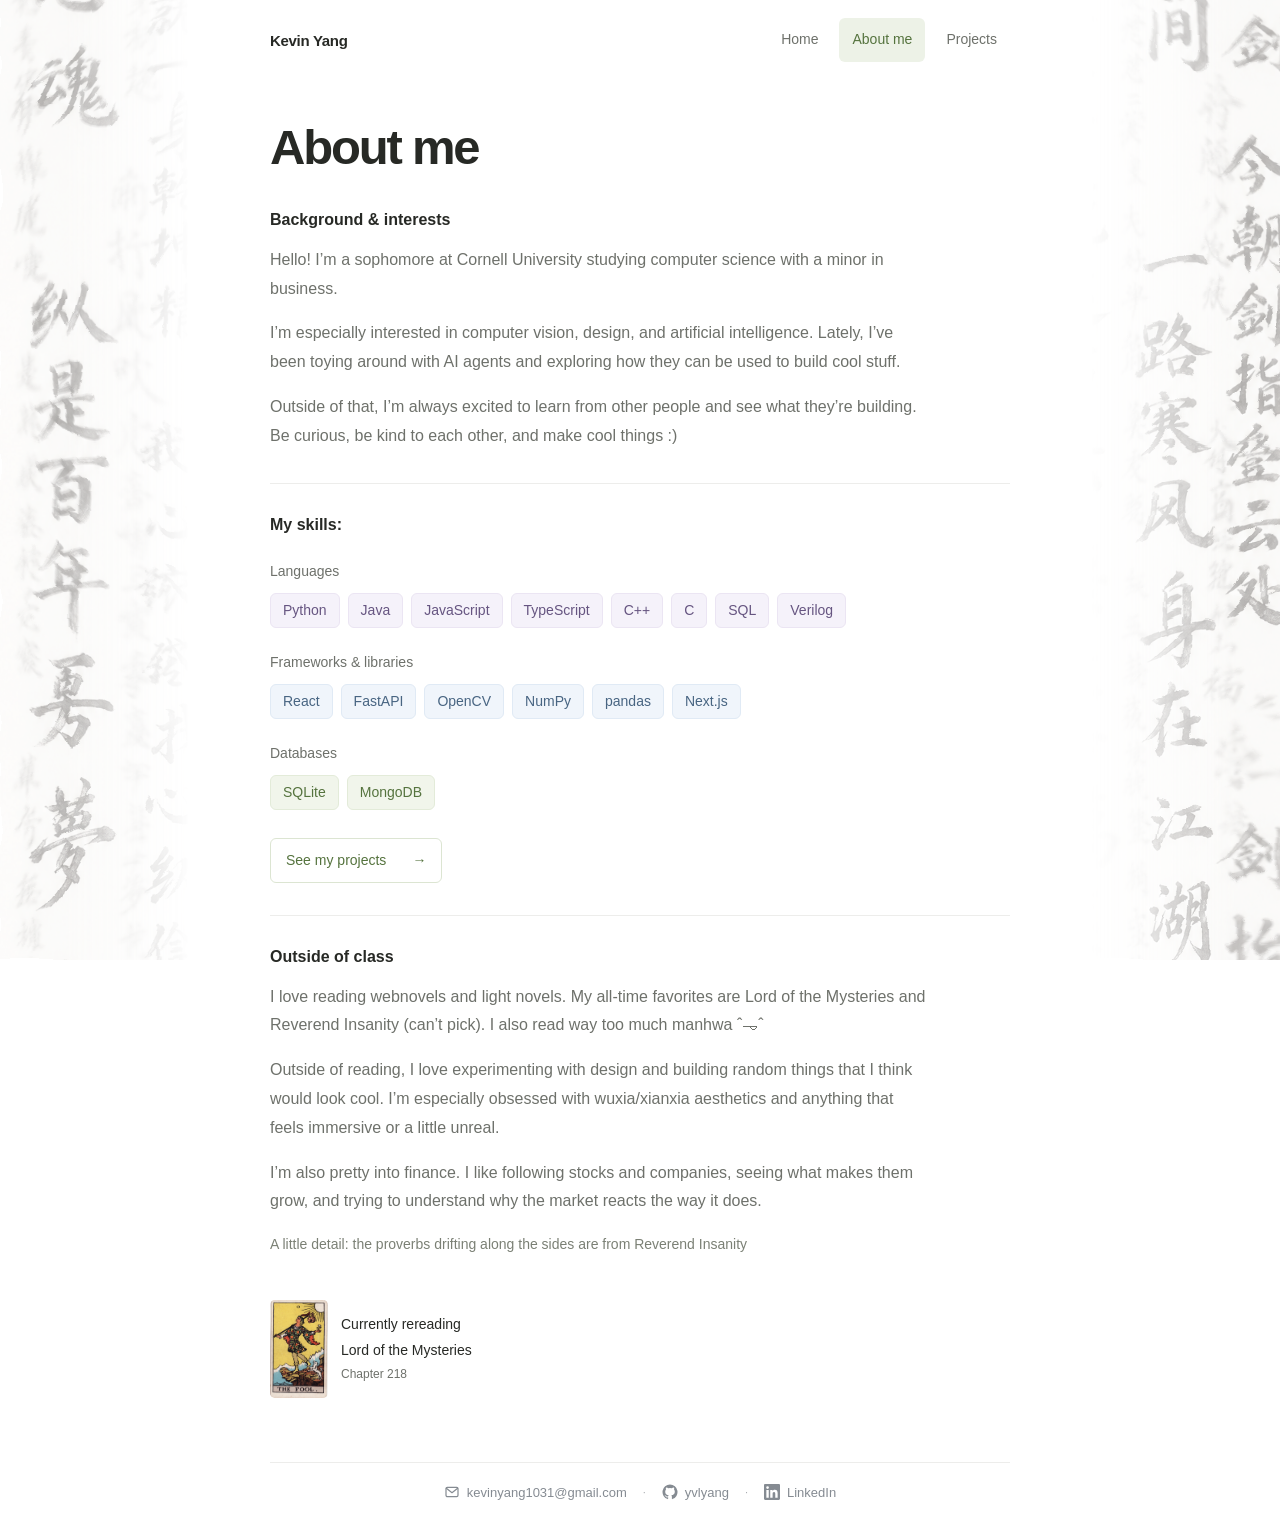
==== commit 2014f86d: "Hide page scrollbar while preserving scrolling" ====
--- a/about/index.html
+++ b/about/index.html
@@ -11,7 +11,7 @@
   <meta property="og:image" content="https://yvlyang.com/assets/bhop-og.jpg">
   <meta property="og:url" content="https://yvlyang.com/about/">
   <link rel="icon" href="data:image/svg+xml,%3Csvg xmlns='http://www.w3.org/2000/svg' viewBox='0 0 64 64'%3E%3Crect width='64' height='64' rx='16' fill='%23edf3df'/%3E%3Ctext x='32' y='43' font-family='Arial' font-size='34' text-anchor='middle' fill='%232a3322'%3Ek%3C/text%3E%3C/svg%3E">
-  <link rel="stylesheet" href="../styles.css?v=4928ba0b6944">
+  <link rel="stylesheet" href="../styles.css?v=9474f177773f">
 </head>
 <body>
   <svg aria-hidden="true" focusable="false" style="position: absolute; width: 0; height: 0; overflow: hidden;">
--- a/styles.css
+++ b/styles.css
@@ -7,7 +7,8 @@
   --green: #55733e;
 }
 * { box-sizing: border-box; }
-html { scroll-behavior: smooth; scroll-padding-top: 32px; scrollbar-gutter: stable; }
+html { scroll-behavior: smooth; scroll-padding-top: 32px; scrollbar-width: none; }
+html::-webkit-scrollbar { display: none; width: 0; height: 0; }
 body {
   margin: 0;
   overflow-x: clip;
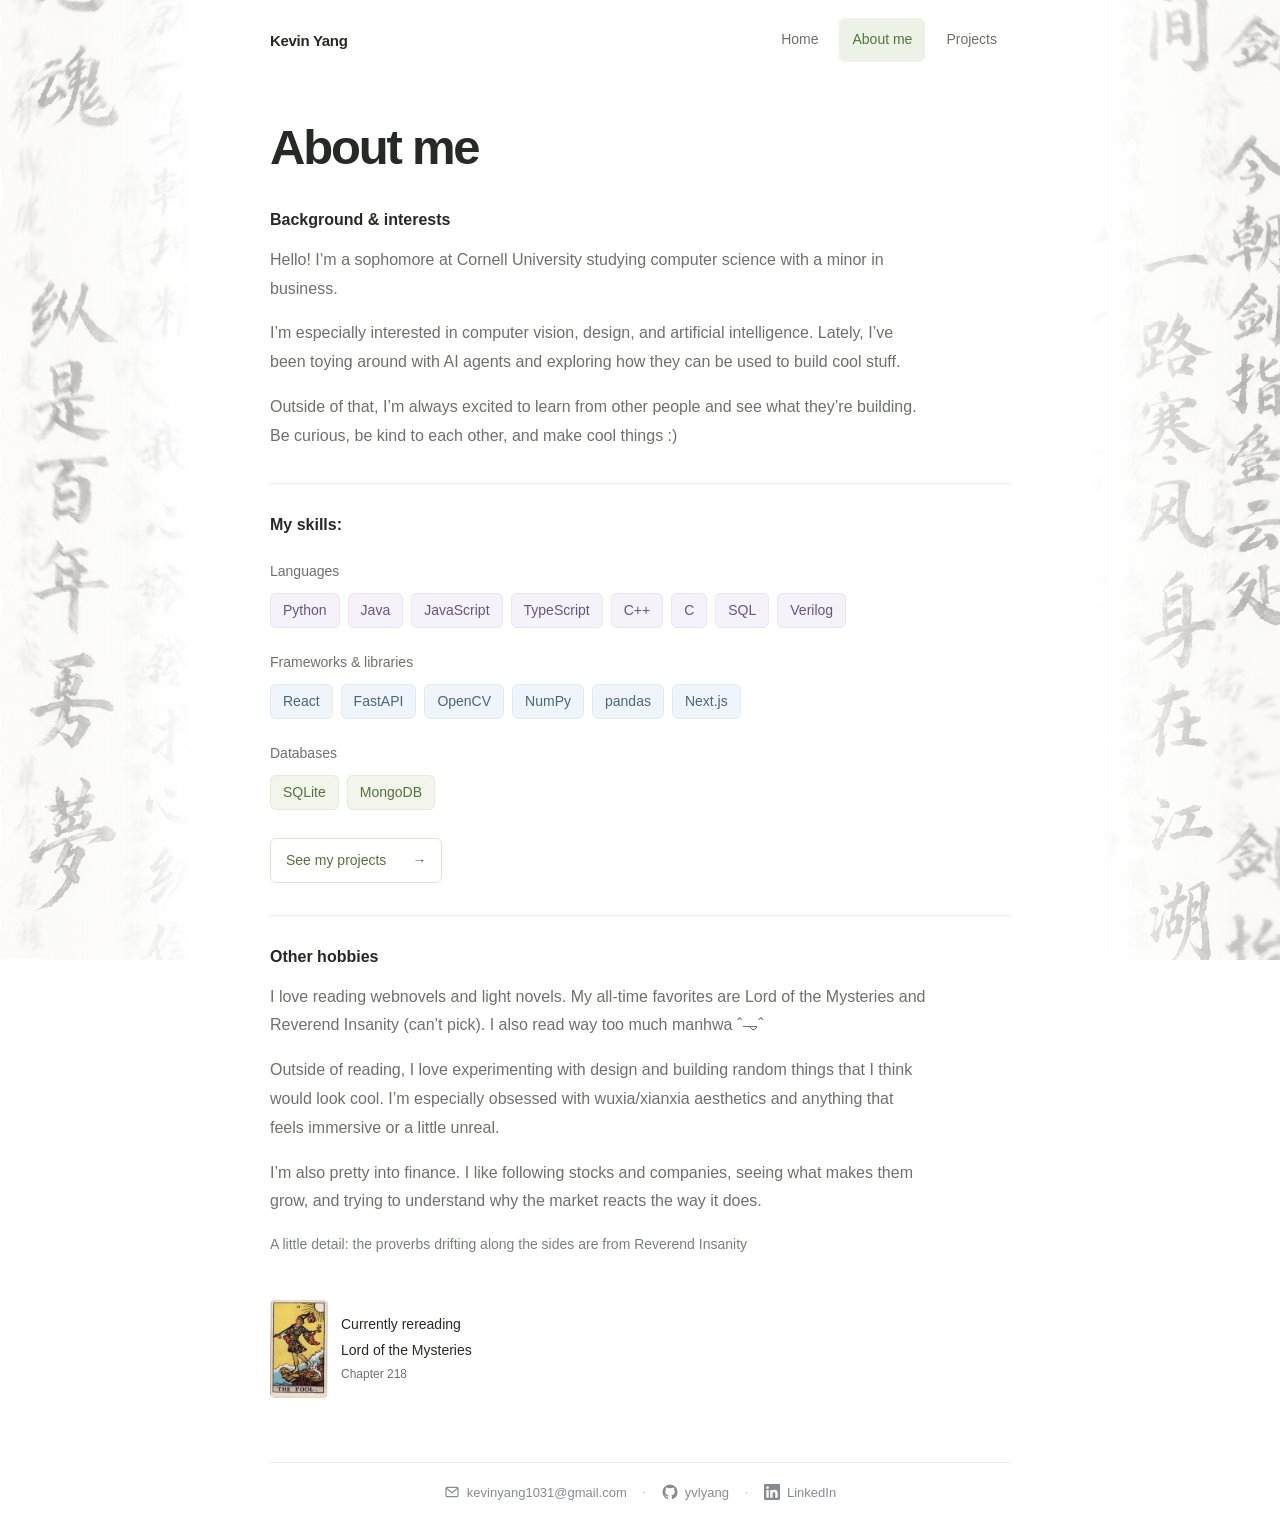
==== commit 9525b8ed: "Rename interests heading to Other hobbies" ====
--- a/about/index.html
+++ b/about/index.html
@@ -57,7 +57,7 @@
         </section>
 
         <section class="about-block" aria-labelledby="outside-title">
-          <h2 id="outside-title">Outside of class</h2>
+          <h2 id="outside-title">Other hobbies</h2>
           <p>I love reading webnovels and light novels. My all-time favorites are Lord of the Mysteries and Reverend Insanity (can’t pick). I also read way too much manhwa ˆ𐃷ˆ</p>
           <p>Outside of reading, I love experimenting with design and building random things that I think would look cool. I’m especially obsessed with wuxia/xianxia aesthetics and anything that feels immersive or a little unreal.</p>
           <p>I’m also pretty into finance. I like following stocks and companies, seeing what makes them grow, and trying to understand why the market reacts the way it does.</p>
